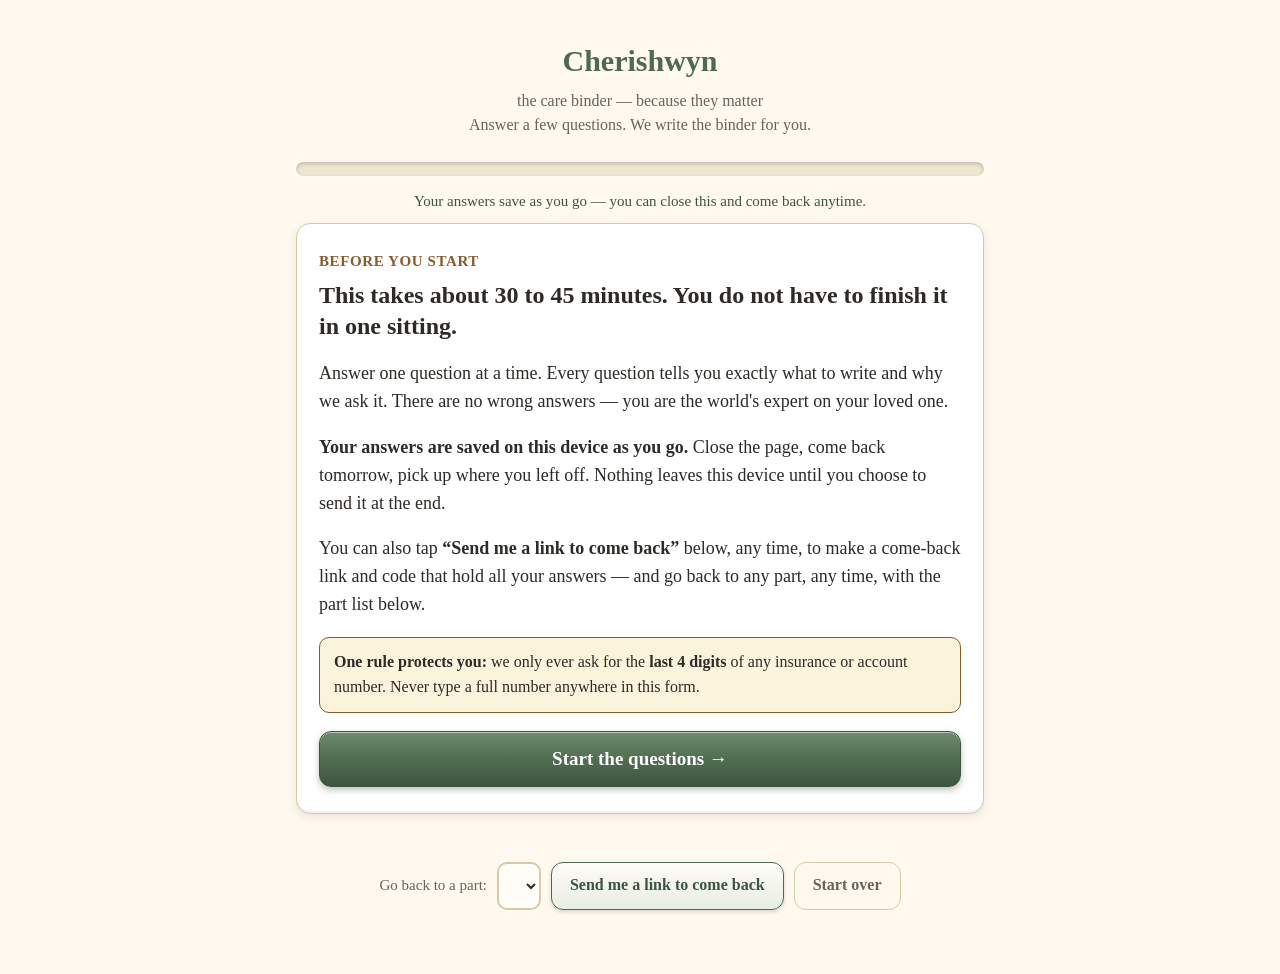
==== intake/index.html @ e04807f5 "Publish the Cherishwyn questionnaire at /intake/ (106 questions, save-and-resume, GoatCounter added)" ====
<!DOCTYPE html>
<html lang="en">
<head>
<meta charset="utf-8">
<meta name="viewport" content="width=device-width, initial-scale=1">
<title>Cherishwyn — the care binder — Tell Us About Your Loved One</title>
<style>
  :root{
    --sage:#4E6B4F; --sage-dark:#3D5540; --sage-light:#E7EDE1;
    --cream:#FFF9F0; --band:#F7ECD7; --bronze:#8A5A2B; --ink:#2E2A26;
    --gray:#6B6259; --rule:#D8C9A8; --red:#8E2F22;
  }
  *{box-sizing:border-box}
  body{margin:0;background:var(--cream);color:var(--ink);
       font-family:Georgia,'Times New Roman',serif;font-size:18px;line-height:1.55}
  .wrap{max-width:720px;margin:0 auto;padding:20px 16px 64px}
  header.top{text-align:center;padding:18px 0 6px}
  header.top h1{color:var(--sage);font-size:30px;margin:0 0 4px}
  header.top p{color:var(--gray);margin:0;font-size:16px}
  .progress{margin:18px 0 4px;background:#EFE6D2;border-radius:999px;height:14px;
            box-shadow:inset 0 2px 4px rgba(0,0,0,.18)}
  .progress > div{height:100%;border-radius:999px;width:0%;
    background:linear-gradient(180deg,#6E8B6F,var(--sage));
    box-shadow:inset 0 1px 0 rgba(255,255,255,.5);transition:width .25s}
  .progress-label{font-size:15px;color:var(--gray);text-align:center;margin:6px 0 14px}
  .card{background:#fff;border:1px solid var(--rule);border-radius:14px;
        box-shadow:inset 0 2px 0 rgba(255,255,255,.9),inset 0 -2px 0 rgba(138,90,43,.10),
                   0 3px 10px rgba(46,42,38,.10);padding:26px 22px}
  .calm{font-size:15px;color:var(--sage-dark);text-align:center;margin:2px 0 10px}
  .pace{display:flex;gap:10px;flex-wrap:wrap;align-items:center;justify-content:center;margin-top:16px}
  .pace select{width:auto;min-height:48px;font-size:16px;padding:8px 10px}
  .btn.ghost{background:linear-gradient(180deg,#FFFDF8,var(--sage-light));color:var(--sage-dark);
    border-color:var(--sage);box-shadow:inset 0 1px 0 rgba(255,255,255,.7),0 2px 4px rgba(46,42,38,.18)}
  .btn.quiet-danger{background:none;border-color:var(--rule);color:var(--gray);
    box-shadow:none;font-size:15px;min-height:44px;padding:6px 14px}
  .comeback{background:var(--sage-light);border:1px solid var(--sage);border-radius:12px;
    padding:16px 18px;margin-top:16px}
  .comeback textarea,.comeback input[type=text]{background:#FFFDF8}
  .comeback code{word-break:break-all;font-size:13px}
  .part{color:var(--bronze);font-weight:bold;font-size:15px;letter-spacing:.04em;
        text-transform:uppercase;margin:0 0 6px}
  h2.q{font-size:24px;line-height:1.3;margin:0 0 10px;color:var(--ink)}
  .help{background:var(--sage-light);border-left:5px solid var(--sage);
        padding:12px 14px;border-radius:0 10px 10px 0;font-size:17px;margin:0 0 18px}
  label.flabel{display:block;font-weight:bold;font-size:16px;margin:14px 0 6px;color:var(--sage-dark)}
  input[type=text],input[type=tel],textarea,select{
    width:100%;font:inherit;font-size:18px;padding:13px 14px;min-height:52px;
    border:2px solid var(--rule);border-radius:10px;background:#FFFDF8;color:var(--ink)}
  textarea{min-height:120px;resize:vertical}
  input:focus,textarea:focus,select:focus{outline:3px solid var(--bronze);outline-offset:1px;border-color:var(--bronze)}
  .btn{appearance:none;border:1px solid var(--sage-dark);cursor:pointer;font:inherit;
    font-weight:bold;font-size:19px;color:#fff;min-height:56px;padding:12px 26px;
    border-radius:12px;background:linear-gradient(180deg,#6E8B6F,var(--sage) 55%,var(--sage-dark));
    box-shadow:inset 0 1px 0 rgba(255,255,255,.55),0 3px 6px rgba(46,42,38,.30);
    transition:transform .12s,box-shadow .12s}
  .btn:active{transform:translateY(1px);box-shadow:inset 0 1px 0 rgba(255,255,255,.4),0 1px 2px rgba(46,42,38,.30)}
  .btn:focus-visible{outline:3px solid var(--bronze);outline-offset:2px}
  .btn.secondary{background:linear-gradient(180deg,#FFFDF8,var(--band));color:var(--sage-dark);
    border-color:var(--bronze)}
  .btn.small{min-height:48px;font-size:16px;padding:8px 18px}
  .btn.danger{background:linear-gradient(180deg,#A8493B,var(--red));border-color:#6E2115}
  .nav{display:flex;gap:12px;justify-content:space-between;margin-top:24px;flex-wrap:wrap}
  .saved{font-size:14px;color:var(--gray);text-align:center;margin-top:12px;min-height:20px}
  .chips{display:flex;flex-wrap:wrap;gap:10px;margin:6px 0 4px}
  .chip{cursor:pointer;font:inherit;font-size:17px;min-height:52px;padding:10px 18px;
    border-radius:999px;border:2px solid var(--sage);color:var(--sage-dark);
    background:linear-gradient(180deg,#FFFDF8,var(--sage-light));
    box-shadow:inset 0 1px 0 rgba(255,255,255,.7),0 2px 4px rgba(46,42,38,.18);
    transition:transform .12s,box-shadow .12s}
  .chip:active{transform:translateY(1px)}
  .chip:focus-visible{outline:3px solid var(--bronze);outline-offset:2px}
  .chip[aria-pressed="true"]{background:linear-gradient(180deg,#6E8B6F,var(--sage));
    color:#fff;box-shadow:inset 0 2px 5px rgba(0,0,0,.30)}
  .entry{border:1px solid var(--rule);border-radius:12px;padding:6px 16px 16px;margin:0 0 16px;background:#FFFDF8}
  .entry-head{display:flex;justify-content:space-between;align-items:center;margin-top:10px}
  .entry-head b{color:var(--bronze)}
  .checkrow{display:flex;gap:12px;align-items:flex-start;padding:12px 10px;border-bottom:1px solid var(--rule);
    cursor:pointer;min-height:52px}
  .checkrow input{width:26px;height:26px;margin-top:2px;flex:none;accent-color:var(--sage)}
  .checkrow span{font-size:18px}
  .note{font-size:15px;color:var(--gray)}
  .warn{background:#FBF3DC;border:1px solid var(--bronze);border-radius:10px;padding:12px 14px;font-size:16px}
  .big-actions{display:grid;gap:14px;margin-top:18px}
  a.btnlink{display:inline-block;text-decoration:none;text-align:center}
  .resume{background:var(--band);border:1px solid var(--bronze);border-radius:12px;
    padding:14px 16px;margin:0 0 16px;font-size:17px}
  .hidden{display:none}
</style>
</head>
<body>
<div class="wrap">
  <header class="top">
    <h1>Cherishwyn</h1>
    <p>the care binder — because they matter</p>
    <p>Answer a few questions. We write the binder for you.</p>
  </header>

  <div id="resume" class="resume hidden">
    <b>Welcome back.</b> Your answers are saved on this device, right where you left them.
    <div style="margin-top:10px;display:flex;gap:10px;flex-wrap:wrap">
      <button class="btn small" id="resume-go">Continue where I left off</button>
      <button class="btn small secondary" id="resume-fresh">Start over</button>
    </div>
  </div>

  <div class="progress" aria-hidden="true"><div id="bar"></div></div>
  <div class="progress-label" id="bar-label"></div>
  <p class="calm">Your answers save as you go — you can close this and come back anytime.</p>

  <main class="card" id="card"></main>
  <div class="saved" id="saved"></div>

  <div class="pace" id="pace">
    <label for="jump" class="note">Go back to a part:</label>
    <select id="jump" aria-label="Go back to a part"></select>
    <button class="btn small ghost" id="comeback-open">Send me a link to come back</button>
    <button class="btn small quiet-danger" id="startover">Start over</button>
  </div>

  <div class="comeback hidden" id="comeback">
    <p style="margin-top:0"><b>A link that brings you back to your answers.</b></p>
    <p>Your answers live on this device, in this browser. A come-back link carries a copy of
    everything you have written so far. Open the link — on this device — and every answer
    comes back, right where you left it.</p>
    <label class="flabel" for="cb-email">Your email (so your place is saved with your answers)</label>
    <input type="text" id="cb-email" inputmode="email" autocomplete="email" placeholder="you@example.com">
    <p class="note"><b>Honest note:</b> this page cannot send email by itself. In the finished shop,
    we email this link to you. On this page today, please copy the link or the code below and keep
    it somewhere safe — a note in your phone works. Treat it like a key: anyone who has it can
    open your answers.</p>
    <div class="big-actions"><button class="btn" id="cb-make">Make my come-back link</button></div>
    <div id="cb-out" class="hidden">
      <label class="flabel" for="cb-link">Your come-back link</label>
      <input type="text" id="cb-link" readonly>
      <label class="flabel" for="cb-code">Your come-back code (the same thing, for copying)</label>
      <textarea id="cb-code" rows="4" readonly></textarea>
      <div style="margin-top:10px"><button class="btn small secondary" id="cb-copy">Copy the link</button></div>
    </div>
    <hr style="border:none;border-top:1px solid var(--sage);margin:20px 0">
    <p><b>Coming back with a code?</b> Paste your link or code here:</p>
    <textarea id="cb-paste" rows="3" placeholder="Paste your come-back link or code"></textarea>
    <div style="margin-top:10px"><button class="btn small" id="cb-restore">Bring back my answers</button></div>
    <p class="note" id="cb-msg"></p>
  </div>
</div>

<script src="intake.js"></script>
<script>
(function(){
  "use strict";
  var I = window.INTAKE;
  var LS_KEY = "ccb-intake-v1";
  var card = document.getElementById("card");
  var bar = document.getElementById("bar");
  var barLabel = document.getElementById("bar-label");
  var savedEl = document.getElementById("saved");

  var state = load() || { raw: I.defaultRaw(), idx: 0, screen: "welcome" };

  function load(){
    try { var s = localStorage.getItem(LS_KEY); return s ? JSON.parse(s) : null; } catch(e){ return null; }
  }
  function save(){
    try { localStorage.setItem(LS_KEY, JSON.stringify(state)); } catch(e){}
    savedEl.textContent = "Your answers save as you go — you can close this and come back anytime.";
  }
  function wipeAll(){
    if (!confirm("Start over? This clears every answer. Are you sure?")) return false;
    try { localStorage.removeItem(LS_KEY); } catch(e){}
    state = { raw: I.defaultRaw(), idx: 0, screen: "welcome", email: "" };
    document.getElementById("resume").classList.add("hidden");
    renderWelcome();
    return true;
  }
  function refreshJump(){
    var jump = document.getElementById("jump");
    var vis = visibleQuestions();
    var cur = jump.value;
    jump.innerHTML = "";
    I.PARTS.forEach(function(name, p){
      var first = -1;
      vis.forEach(function(q, i){ if (q.part === p && first < 0) first = i; });
      if (first < 0) return;
      var o = document.createElement("option");
      o.value = first; o.textContent = "Part " + (p + 1) + " — " + name;
      jump.appendChild(o);
    });
    var q = vis[state.idx];
    if (q) {
      var mine = -1;
      vis.forEach(function(v, i){ if (v.part === q.part && mine < 0) mine = i; });
      jump.value = mine;
    } else if (cur) jump.value = cur;
  }
  function visibleQuestions(){
    return I.QUESTIONS.filter(function(q){ return !q.petOnly || state.raw.has_pet; });
  }
  function esc(s){ return String(s == null ? "" : s)
    .replace(/&/g,"&amp;").replace(/</g,"&lt;").replace(/>/g,"&gt;").replace(/"/g,"&quot;"); }

  // ---------------------------------------------------------- renderers
  function fieldInput(qid, field, value){
    var id = "f-" + qid + "-" + field.key;
    var attrs = field.last4 ? ' inputmode="numeric" autocomplete="off" maxlength="4" data-last4="1"' : "";
    return '<label class="flabel" for="' + id + '">' + esc(field.label) + "</label>" +
      '<input type="text" id="' + id + '" data-q="' + qid + '" data-field="' + field.key + '"' +
      attrs + ' value="' + esc(value || "") + '">';
  }

  function renderQuestion(q){
    var html = '<p class="part">Part ' + (q.part + 1) + " of " + I.PARTS.length + " — " + esc(I.PARTS[q.part]) + "</p>";
    html += '<h2 class="q">' + esc(q.q) + "</h2>";
    html += '<p class="help">' + esc(q.help) + "</p>";
    var v = state.raw[q.id];

    if (q.type === "text") {
      html += '<input type="text" id="in" data-q="' + q.id + '" value="' + esc(v || "") + '">';
    } else if (q.type === "textarea") {
      html += '<textarea id="in" data-q="' + q.id + '" rows="6">' + esc(v || "") + "</textarea>";
    } else if (q.type === "choice-single") {
      html += '<div class="chips" role="group">';
      q.options.forEach(function(o){
        html += '<button class="chip" data-choice="' + esc(o) + '" aria-pressed="' + (v === o) + '">' + esc(o) + "</button>";
      });
      html += "</div>";
    } else if (q.type === "gate") {
      html += '<div class="chips" role="group">' +
        '<button class="chip" data-gate="yes" aria-pressed="' + (state.raw.has_pet === true) + '">Yes, there is a pet</button>' +
        '<button class="chip" data-gate="no" aria-pressed="' + (state.raw.has_pet === false) + '">No pet</button></div>';
    } else if (q.type === "fields") {
      var fv = v || {};
      q.fields.forEach(function(f){ html += fieldInput(q.id, f, fv[f.key]); });
      if (q.fields.some(function(f){ return f.last4; }))
        html += '<p class="note">Last 4 digits only — the box will not accept more. The full number never goes in the binder.</p>';
    } else if (q.type === "list-text") {
      var items = Array.isArray(v) ? v : [];
      html += '<div id="rows">';
      items.forEach(function(t, i){
        html += '<div class="entry"><div class="entry-head"><b>Item ' + (i + 1) + '</b>' +
          '<button class="btn small danger" data-del="' + i + '">Remove</button></div>' +
          '<input type="text" data-row="' + i + '" value="' + esc(t) + '"></div>';
      });
      html += "</div>" + '<button class="btn small secondary" id="add">+ Add another</button>';
    } else if (q.type === "list-obj" || q.type === "med-list") {
      var fields = q.type === "med-list" ? I.MED_FIELDS : q.fields;
      var rows = Array.isArray(v) ? v : [];
      html += '<div id="rows">';
      rows.forEach(function(e, i){
        html += '<div class="entry"><div class="entry-head"><b>Entry ' + (i + 1) + '</b>' +
          '<button class="btn small danger" data-del="' + i + '">Remove</button></div>';
        fields.forEach(function(f){ html += fieldInput(q.id + "-" + i, f, e[f.key]); });
        html += "</div>";
      });
      html += "</div>" + '<button class="btn small secondary" id="add">+ Add another</button>';
      if (fields.some(function(f){ return f.last4; }))
        html += '<p class="note">Last 4 digits only — the box will not accept more. The full number never goes in the binder.</p>';
    } else if (q.type === "checklist") {
      var cur = Array.isArray(v) ? v : [];
      var pool = I.PRELOADS[q.preload].concat(cur.filter(function(t){ return I.PRELOADS[q.preload].indexOf(t) < 0; }));
      html += '<div id="checks">';
      pool.forEach(function(t){
        html += '<label class="checkrow"><input type="checkbox" data-check="' + esc(t) + '"' +
          (cur.indexOf(t) >= 0 ? " checked" : "") + "><span>" + esc(t) + "</span></label>";
      });
      html += "</div>" +
        '<label class="flabel" for="custom">Add your own item</label>' +
        '<input type="text" id="custom" placeholder="Type it, then tap Add">' +
        '<div style="margin-top:10px"><button class="btn small secondary" id="addcustom">Add</button></div>';
    } else if (q.type === "choice-detail") {
      var cv = v || { choices: [], detail: "" };
      html += '<div class="chips" role="group">';
      q.choices.forEach(function(c){
        html += '<button class="chip" data-chip="' + esc(c) + '" aria-pressed="' + (cv.choices.indexOf(c) >= 0) + '">' + esc(c) + "</button>";
      });
      html += "</div>" +
        '<label class="flabel" for="detail">Anything else? Where things are, what is missing, what is tricky:</label>' +
        '<textarea id="detail" rows="4">' + esc(cv.detail || "") + "</textarea>";
    }

    html += '<div class="nav">' +
      '<button class="btn secondary" id="back"' + (state.idx === 0 ? " disabled style=\"opacity:.45\"" : "") + ">← Back</button>" +
      '<button class="btn" id="next">' + (state.idx >= visibleQuestions().length - 1 ? "Finish →" : "Continue →") + "</button></div>";
    card.innerHTML = html;
    wire(q);
    var vis = visibleQuestions();
    var pos = vis.indexOf(q);
    bar.style.width = Math.round(((pos + 1) / vis.length) * 100) + "%";
    barLabel.textContent = "Part " + (q.part + 1) + " of " + I.PARTS.length + " — take your time" +
      " · Question " + (pos + 1) + " of " + vis.length;
    refreshJump();
    window.scrollTo(0, 0);
  }

  function wire(q){
    var raw = state.raw;
    function setVal(val){ raw[q.id] = val; save(); }

    var single = document.getElementById("in");
    if (single) single.addEventListener("input", function(){ setVal(single.value); });

    card.querySelectorAll("[data-choice]").forEach(function(b){
      b.addEventListener("click", function(){ setVal(b.getAttribute("data-choice")); renderQuestion(q); });
    });
    card.querySelectorAll("[data-gate]").forEach(function(b){
      b.addEventListener("click", function(){
        raw.has_pet = b.getAttribute("data-gate") === "yes"; save(); renderQuestion(q);
      });
    });
    card.querySelectorAll("input[data-field]").forEach(function(inp){
      inp.addEventListener("input", function(){
        if (inp.hasAttribute("data-last4"))
          inp.value = inp.value.replace(/\D/g, "").slice(-4);
        var key = inp.getAttribute("data-q"), field = inp.getAttribute("data-field");
        if (key === q.id) {                       // fields type
          var o = raw[q.id] || {}; o[field] = inp.value; raw[q.id] = o;
        } else {                                  // list-obj / med-list row
          var rowIdx = parseInt(key.split("-").pop(), 10);
          var list = Array.isArray(raw[q.id]) ? raw[q.id] : [];
          var e = list[rowIdx] || {}; e[field] = inp.value; list[rowIdx] = e; raw[q.id] = list;
        }
        save();
      });
    });
    card.querySelectorAll("input[data-row]").forEach(function(inp){
      inp.addEventListener("input", function(){
        var list = Array.isArray(raw[q.id]) ? raw[q.id] : [];
        list[parseInt(inp.getAttribute("data-row"), 10)] = inp.value; raw[q.id] = list; save();
      });
    });
    var add = document.getElementById("add");
    if (add) add.addEventListener("click", function(){
      var list = Array.isArray(raw[q.id]) ? raw[q.id] : [];
      list.push(q.type === "list-text" ? "" : {}); raw[q.id] = list; save(); renderQuestion(q);
    });
    card.querySelectorAll("[data-del]").forEach(function(b){
      b.addEventListener("click", function(){
        var list = Array.isArray(raw[q.id]) ? raw[q.id] : [];
        list.splice(parseInt(b.getAttribute("data-del"), 10), 1); raw[q.id] = list; save(); renderQuestion(q);
      });
    });
    card.querySelectorAll("input[data-check]").forEach(function(cb){
      cb.addEventListener("change", function(){
        var t = cb.getAttribute("data-check");
        var list = Array.isArray(raw[q.id]) ? raw[q.id].slice() : [];
        if (cb.checked && list.indexOf(t) < 0) list.push(t);
        if (!cb.checked) list = list.filter(function(x){ return x !== t; });
        raw[q.id] = list; save();
      });
    });
    var addCustom = document.getElementById("addcustom");
    if (addCustom) addCustom.addEventListener("click", function(){
      var inp = document.getElementById("custom");
      var t = inp.value.trim(); if (!t) return;
      var list = Array.isArray(raw[q.id]) ? raw[q.id].slice() : [];
      if (list.indexOf(t) < 0) list.push(t);
      raw[q.id] = list; save(); renderQuestion(q);
    });
    card.querySelectorAll("[data-chip]").forEach(function(b){
      b.addEventListener("click", function(){
        var cur = raw[q.id] || { choices: [], detail: "" };
        var c = b.getAttribute("data-chip");
        var i = cur.choices.indexOf(c);
        if (i >= 0) cur.choices.splice(i, 1); else cur.choices.push(c);
        raw[q.id] = cur; save(); renderQuestion(q);
      });
    });
    var detail = document.getElementById("detail");
    if (detail) detail.addEventListener("input", function(){
      var cur = raw[q.id] || { choices: [], detail: "" };
      cur.detail = detail.value; raw[q.id] = cur; save();
    });

    document.getElementById("back").addEventListener("click", function(){
      if (state.idx > 0) { state.idx--; save(); renderQuestion(visibleQuestions()[state.idx]); }
    });
    document.getElementById("next").addEventListener("click", function(){
      var vis = visibleQuestions();
      if (state.idx >= vis.length - 1) { state.screen = "finish"; save(); renderFinish(); }
      else { state.idx++; save(); renderQuestion(vis[state.idx]); }
    });
  }

  // ---------------------------------------------------------- screens
  function renderWelcome(){
    bar.style.width = "0%"; barLabel.textContent = "";
    card.innerHTML =
      '<p class="part">Before you start</p>' +
      "<h2 class=\"q\">This takes about 30 to 45 minutes. You do not have to finish it in one sitting.</h2>" +
      "<p>Answer one question at a time. Every question tells you exactly what to write and why we ask it. " +
      "There are no wrong answers — you are the world's expert on your loved one.</p>" +
      "<p><b>Your answers are saved on this device as you go.</b> Close the page, come back tomorrow, " +
      "pick up where you left off. Nothing leaves this device until you choose to send it at the end.</p>" +
      "<p>You can also tap <b>“Send me a link to come back”</b> below, any time, to make a come-back " +
      "link and code that hold all your answers — and go back to any part, any time, with the part list below.</p>" +
      '<p class="warn"><b>One rule protects you:</b> we only ever ask for the <b>last 4 digits</b> of any ' +
      "insurance or account number. Never type a full number anywhere in this form.</p>" +
      '<div class="big-actions"><button class="btn" id="start">Start the questions →</button></div>';
    document.getElementById("start").addEventListener("click", function(){
      state.screen = "questions"; save(); renderQuestion(visibleQuestions()[state.idx]);
    });
    window.scrollTo(0, 0);
  }

  function renderFinish(){
    bar.style.width = "100%"; barLabel.textContent = "Done";
    var answers = I.assembleAnswers(state.raw);
    var json = JSON.stringify(answers, null, 2);
    var name = (answers.loved_one.called_name || answers.loved_one.full_name || "your loved one");
    var mailSubject = encodeURIComponent("Care Binder intake answers — " + name);
    var mailBody = encodeURIComponent(json);
    var tooLong = mailBody.length > 60000;
    card.innerHTML =
      '<p class="part">Finished</p>' +
      "<h2 class=\"q\">That's everything. Thank you.</h2>" +
      "<p>Your answers are complete. Send them to us and we build the binder — written out, " +
      "organized, ready to print — and email it back to you within 24 to 48 hours.</p>" +
      "<p><b>Step 1:</b> tap the button below to download your answers as a file.</p>" +
      '<div class="big-actions"><button class="btn" id="dl">Download my answers</button></div>' +
      "<p style=\"margin-top:22px\"><b>Step 2:</b> email that file to us at the address in your " +
      "order confirmation — or tap below to open an email with your answers already inside it.</p>" +
      '<div class="big-actions"><a class="btn btnlink" id="maillink" href="mailto:?subject=' + mailSubject +
        "&body=" + (tooLong ? "" : mailBody) + '">Email my answers</a></div>' +
      (tooLong ? '<p class="note">Your answers are long, so the email opens empty — please attach the file you downloaded in Step 1.</p>' : "") +
      '<div style="margin-top:26px"><label class="flabel" for="bk-email">Optional: a backup email for your finished binder</label>' +
      '<input type="text" id="bk-email" inputmode="email" autocomplete="email" placeholder="you@example.com">' +
      '<p class="note">We send your finished binder to the email address you send your answers from. ' +
      'If you put a second address here — your other inbox, or a family member you trust — we send it there too, ' +
      'so your binder lives in two places.</p></div>' +
      '<p class="note" style="margin-top:22px"><b>Keep that answers file somewhere safe.</b> ' +
      'We do not keep any of your information. Once your binder is generated and sent to you, ' +
      'all of your information is deleted from our side. If you lose your binder file and your answers file, ' +
      'you would need to order a new binder — that is why the backup email above is worth filling in.</p>' +
      '<p class="note" style="margin-top:22px">Want to change something? <a href="#" id="backin">Go back to the questions</a>. ' +
      'Starting a brand-new binder? <a href="#" id="wipe">Clear everything and start over</a>.</p>';
    var jsonNow = json;
    function refreshDelivery(){
      var a2 = I.assembleAnswers(state.raw);
      var bk = document.getElementById("bk-email").value.trim();
      if (bk) a2.delivery_backup_email = bk;
      jsonNow = JSON.stringify(a2, null, 2);
      var b2 = encodeURIComponent(jsonNow);
      document.getElementById("maillink").href = "mailto:?subject=" + mailSubject +
        "&body=" + (b2.length > 60000 ? "" : b2);
    }
    document.getElementById("bk-email").addEventListener("input", refreshDelivery);
    document.getElementById("dl").addEventListener("click", function(){
      var blob = new Blob([jsonNow], { type: "application/json" });
      var a = document.createElement("a");
      a.href = URL.createObjectURL(blob);
      a.download = "care-binder-answers.json";
      document.body.appendChild(a); a.click(); a.remove();
      setTimeout(function(){ URL.revokeObjectURL(a.href); }, 4000);
    });
    document.getElementById("backin").addEventListener("click", function(e){
      e.preventDefault(); state.screen = "questions";
      state.idx = visibleQuestions().length - 1; save(); renderQuestion(visibleQuestions()[state.idx]);
    });
    document.getElementById("wipe").addEventListener("click", function(e){
      e.preventDefault(); wipeAll();
    });
    window.scrollTo(0, 0);
  }

  // ---------------------------------------------------------- boot
  var resumeEl = document.getElementById("resume");
  var hadProgress = state.idx > 0 || Object.keys(state.raw).length > 2;
  if (hadProgress && state.screen !== "finish") resumeEl.classList.remove("hidden");
  document.getElementById("resume-go").addEventListener("click", function(){
    resumeEl.classList.add("hidden"); state.screen = "questions"; save();
    renderQuestion(visibleQuestions()[state.idx]);
  });
  document.getElementById("resume-fresh").addEventListener("click", function(){ wipeAll(); });

  // ------------------------------------------------ save-and-resume controls
  document.getElementById("startover").addEventListener("click", function(){ wipeAll(); });
  document.getElementById("jump").addEventListener("change", function(){
    var target = parseInt(this.value, 10);
    if (isNaN(target)) return;
    state.idx = target; state.screen = "questions"; save();
    renderQuestion(visibleQuestions()[state.idx]);
  });
  var cbPanel = document.getElementById("comeback");
  document.getElementById("comeback-open").addEventListener("click", function(){
    cbPanel.classList.toggle("hidden");
    var em = document.getElementById("cb-email");
    if (state.email && !em.value) em.value = state.email;
  });
  document.getElementById("cb-make").addEventListener("click", function(){
    state.email = document.getElementById("cb-email").value.trim(); save();
    var code = I.RESUME.encode(state);
    var link = location.href.split("#")[0] + "#r=" + code;
    document.getElementById("cb-link").value = link;
    document.getElementById("cb-code").value = code;
    document.getElementById("cb-out").classList.remove("hidden");
    document.getElementById("cb-msg").textContent =
      "Your link and code are ready above. Copy one and keep it somewhere safe.";
  });
  document.getElementById("cb-copy").addEventListener("click", function(){
    var link = document.getElementById("cb-link");
    link.select();
    if (navigator.clipboard) navigator.clipboard.writeText(link.value);
    else document.execCommand("copy");
    document.getElementById("cb-msg").textContent = "Copied. Keep it somewhere safe — it is the key to your answers.";
  });
  document.getElementById("cb-restore").addEventListener("click", function(){
    try {
      var back = I.RESUME.decode(document.getElementById("cb-paste").value);
      restoreState(back, "Your answers are back, right where you left them.");
    } catch (err) {
      document.getElementById("cb-msg").textContent = err.message;
    }
  });
  function restoreState(back, msg){
    state = { raw: back.raw, idx: back.idx || 0, screen: "questions", email: back.email || state.email || "" };
    var vis = visibleQuestions();
    if (state.idx >= vis.length) state.idx = vis.length - 1;
    if (state.idx < 0) state.idx = 0;
    save();
    resumeEl.classList.add("hidden");
    renderQuestion(vis[state.idx]);
    savedEl.textContent = msg;
  }

  // a come-back link (#r=<code>) restores everything on arrival
  if (location.hash.indexOf("#r=") === 0) {
    try { restoreState(I.RESUME.decode(location.hash), "Welcome back — your answers came back with you."); }
    catch (err) { /* a bad link never blocks the page; the paste box can retry */ }
  }

  if (state.screen === "finish") renderFinish();
  else if (state.screen === "questions") renderQuestion(visibleQuestions()[state.idx]);
  else renderWelcome();
})();
</script>
<script data-goatcounter="https://cherishwyn.goatcounter.com/count"
        async src="//gc.zgo.at/count.js"></script>
</body>
</html>
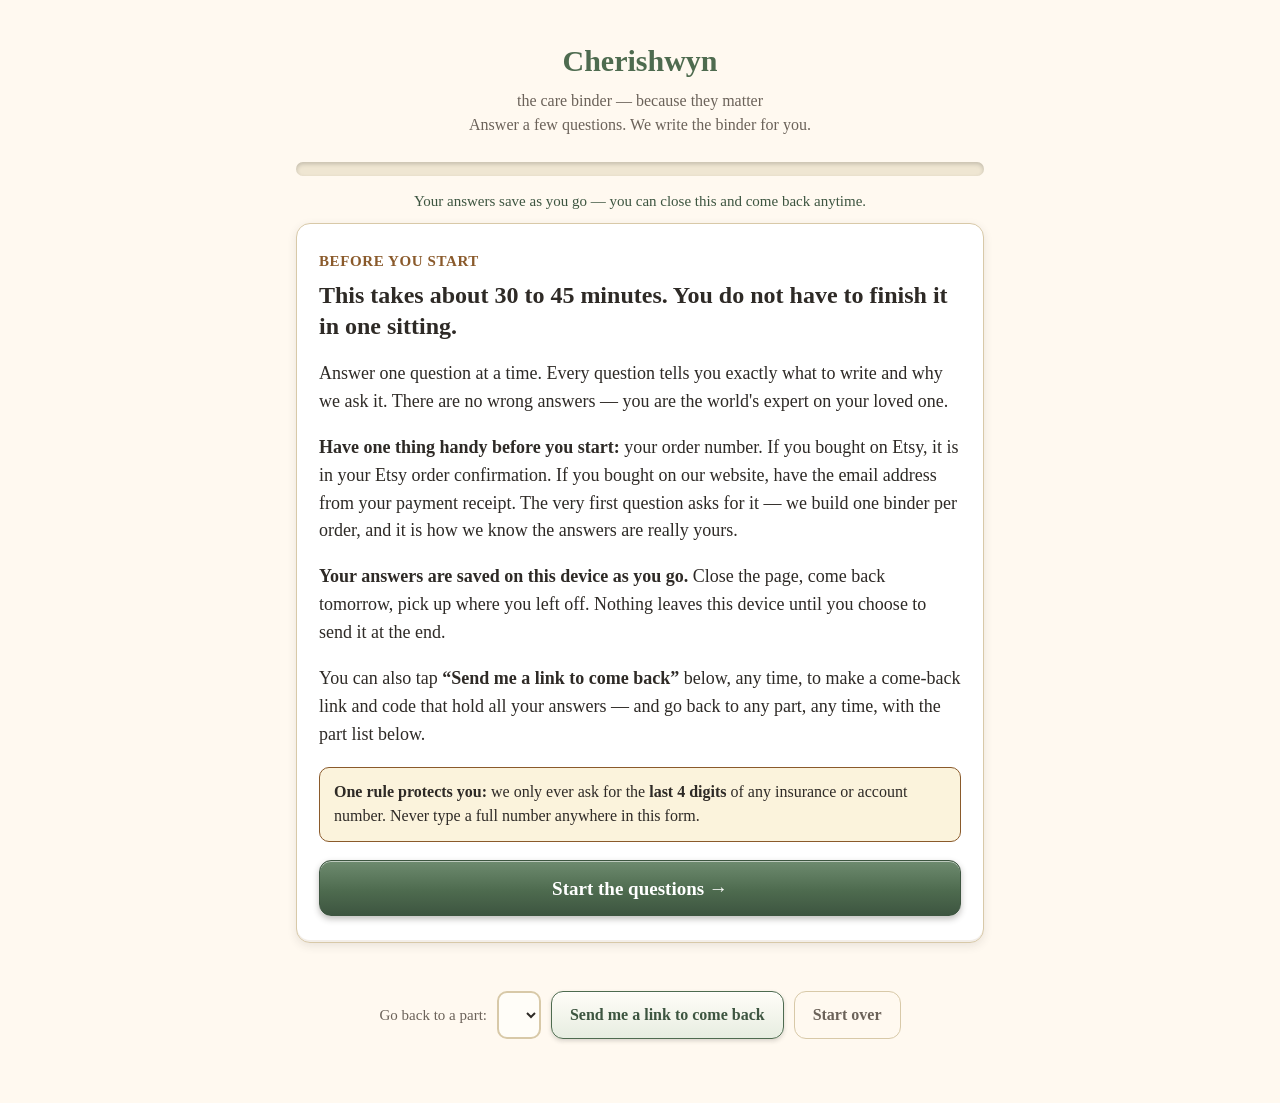
==== commit 065af522: "Add the order-proof lock: questionnaire asks for order number / payment-receipt email first (require" ====
--- a/intake/index.html
+++ b/intake/index.html
@@ -80,6 +80,7 @@
   .checkrow span{font-size:18px}
   .note{font-size:15px;color:var(--gray)}
   .warn{background:#FBF3DC;border:1px solid var(--bronze);border-radius:10px;padding:12px 14px;font-size:16px}
+  .reqwarn{color:var(--red);font-weight:bold;margin:14px 0 0}
   .big-actions{display:grid;gap:14px;margin-top:18px}
   a.btnlink{display:inline-block;text-decoration:none;text-align:center}
   .resume{background:var(--band);border:1px solid var(--bronze);border-radius:12px;
@@ -211,6 +212,7 @@
     var html = '<p class="part">Part ' + (q.part + 1) + " of " + I.PARTS.length + " — " + esc(I.PARTS[q.part]) + "</p>";
     html += '<h2 class="q">' + esc(q.q) + "</h2>";
     html += '<p class="help">' + esc(q.help) + "</p>";
+    html += '<p id="reqwarn" class="reqwarn hidden"></p>';
     var v = state.raw[q.id];
 
     if (q.type === "text") {
@@ -374,6 +376,14 @@
       if (state.idx > 0) { state.idx--; save(); renderQuestion(visibleQuestions()[state.idx]); }
     });
     document.getElementById("next").addEventListener("click", function(){
+      if (q.required && !String(state.raw[q.id] || "").trim()) {
+        var w = document.getElementById("reqwarn");
+        w.textContent = "We need this one before we can go on — your binder can't be built without it. Type your Etsy order number, or the email address on your payment receipt.";
+        w.classList.remove("hidden");
+        var inp = document.getElementById("in");
+        if (inp) inp.focus();
+        return;
+      }
       var vis = visibleQuestions();
       if (state.idx >= vis.length - 1) { state.screen = "finish"; save(); renderFinish(); }
       else { state.idx++; save(); renderQuestion(vis[state.idx]); }
@@ -388,6 +398,10 @@
       "<h2 class=\"q\">This takes about 30 to 45 minutes. You do not have to finish it in one sitting.</h2>" +
       "<p>Answer one question at a time. Every question tells you exactly what to write and why we ask it. " +
       "There are no wrong answers — you are the world's expert on your loved one.</p>" +
+      "<p><b>Have one thing handy before you start:</b> your order number. If you bought on Etsy, it is " +
+      "in your Etsy order confirmation. If you bought on our website, have the email address from your " +
+      "payment receipt. The very first question asks for it — we build one binder per order, and it is " +
+      "how we know the answers are really yours.</p>" +
       "<p><b>Your answers are saved on this device as you go.</b> Close the page, come back tomorrow, " +
       "pick up where you left off. Nothing leaves this device until you choose to send it at the end.</p>" +
       "<p>You can also tap <b>“Send me a link to come back”</b> below, any time, to make a come-back " +
@@ -403,6 +417,19 @@
 
   function renderFinish(){
     bar.style.width = "100%"; barLabel.textContent = "Done";
+    if (!String(state.raw.order_proof || "").trim()) {
+      card.innerHTML =
+        '<p class="part">Finished — almost</p>' +
+        "<h2 class=\"q\">One thing is missing: your order number.</h2>" +
+        '<p class="help">We build one binder per order, so your answers can only be sent with the order number from your Etsy order confirmation — or the email address on your payment receipt. It is the very first question.</p>' +
+        '<div class="big-actions"><button class="btn" id="gotoorder">Go to the first question</button></div>';
+      document.getElementById("gotoorder").addEventListener("click", function(){
+        state.screen = "questions"; state.idx = 0; save();
+        renderQuestion(visibleQuestions()[0]);
+      });
+      window.scrollTo(0, 0);
+      return;
+    }
     var answers = I.assembleAnswers(state.raw);
     var json = JSON.stringify(answers, null, 2);
     var name = (answers.loved_one.called_name || answers.loved_one.full_name || "your loved one");
